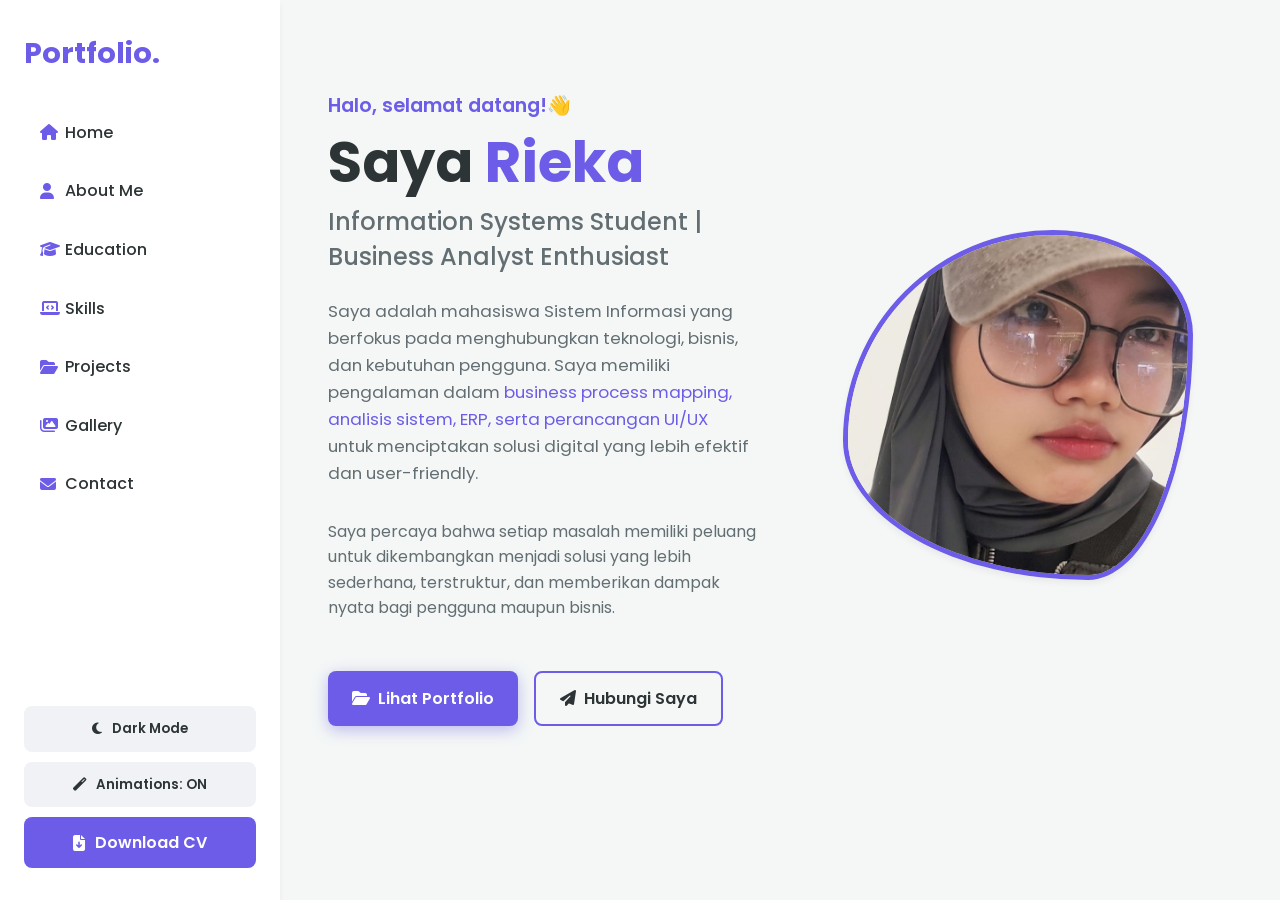
==== index.html @ 3fa90af9 "Add files via upload" ====
<!DOCTYPE html>
<html lang="id">
<head>
    <meta charset="UTF-8">
    <meta name="viewport" content="width=device-width, initial-scale=1.0">
    <title>Home | Portfolio</title>
    <link rel="stylesheet" href="style.css">
    <link href="https://cdnjs.cloudflare.com/ajax/libs/font-awesome/6.4.0/css/all.min.css" rel="stylesheet">
</head>
<body>

    <!-- SIDEBAR (Harus di-copy ke SEMUA file HTML) -->
    <nav class="sidebar">
        <div class="profile-area">
            <h2>Portfolio.</h2>
        </div>
        <ul class="nav-links">
            <li><a href="index.html"><i class="fas fa-home"></i> Home</a></li>
            <li><a href="about.html"><i class="fas fa-user"></i> About Me</a></li>
            <li><a href="education.html"><i class="fas fa-graduation-cap"></i> Education</a></li>
            <li><a href="skills.html"><i class="fas fa-laptop-code"></i> Skills</a></li>
            <li><a href="projects.html"><i class="fas fa-folder-open"></i> Projects</a></li>
            <li><a href="gallery.html"><i class="fas fa-images"></i> Gallery</a></li>
            <li><a href="contact.html"><i class="fas fa-envelope"></i> Contact</a></li>
        </ul>
        <div class="controls">
            <button id="darkModeToggle" class="control-btn"><i class="fas fa-moon"></i> <span>Dark Mode</span></button>
            <button id="animationToggle" class="control-btn"><i class="fas fa-magic"></i> <span>Animations: ON</span></button>
            <a href="CV_RIEKA ZALSA NABILA.pdf" download class="btn-download"><i class="fas fa-file-download"></i> Download CV</a>
        </div>

        
    </nav>

   <!-- KONTEN HALAMAN HOME -->
    <main class="content">
        <section class="hero-section fade-in">
            <!-- Bagian Teks -->
            <div class="hero-text">
                <p class="greeting">Halo, selamat datang!👋</p>
                <h1>Saya <span class="highlight">Rieka</span></h1>
                <h3 class="role-text">Information Systems Student | Business Analyst Enthusiast</h3>
                <p class="hero-desc">
                   Saya adalah mahasiswa Sistem Informasi yang berfokus pada menghubungkan teknologi, bisnis, dan kebutuhan pengguna. Saya memiliki pengalaman dalam<span class="highlight"> business process mapping, analisis sistem, ERP, serta perancangan UI/UX </span>untuk menciptakan solusi digital yang lebih efektif dan user-friendly.
                </p>
              
                <p>Saya percaya bahwa setiap masalah memiliki peluang untuk dikembangkan menjadi solusi yang lebih sederhana, terstruktur, dan memberikan dampak nyata bagi pengguna maupun bisnis.</p>
                

                <br>
                <br>
                <div class="hero-buttons">
                    <a href="projects.html" class="btn-primary"><i class="fas fa-folder-open"></i> Lihat Portfolio</a>
                    <a href="contact.html" class="btn-secondary"><i class="fas fa-paper-plane"></i> Hubungi Saya</a>
                </div>
            </div>
            
            <!-- Bagian Foto Profil -->
            <div class="hero-image">
                <div class="blob-wrapper">
                    <!-- Ganti link gambar ini dengan link foto profil kamu -->
                    <img src="me.jpeg" alt="Foto Profil Rieka Zalsa Nabila">
                </div>
            </div>
        </section>
    </main>

    <script src="script.js"></script>
</body>
</html>
---- style.css ----
/* Mengambil font modern dari Google Fonts */
@import url('https://fonts.googleapis.com/css2?family=Poppins:wght@300;400;500;600;700&display=swap');

/* Variabel Warna (Light Mode) */
:root {
    --bg-color: #f4f7f6;
    --sidebar-bg: #ffffff;
    --text-main: #2d3436;
    --text-muted: #636e72;
    --accent-color: #6c5ce7;
    --hover-bg: #f1f2f6;
    --card-bg: #ffffff;
    --shadow: 0 4px 6px rgba(0, 0, 0, 0.05);
    --transition-speed: 0.3s;
}

/* Variabel Warna (Dark Mode) */
[data-theme="dark"] {
    --bg-color: #0f1115;
    --sidebar-bg: #1a1d24;
    --text-main: #f1f2f6;
    --text-muted: #b2bec3;
    --accent-color: #a29bfe;
    --hover-bg: #2d3436;
    --card-bg: #222630;
    --shadow: 0 4px 6px rgba(0, 0, 0, 0.3);
}

/* Base Styles */
* {
    margin: 0;
    padding: 0;
    box-sizing: border-box;
    font-family: 'Poppins', sans-serif;
    transition: background-color var(--transition-speed) ease, color var(--transition-speed) ease;
}

html {
    scroll-behavior: smooth; /* Animasi scroll */
}

body {
    background-color: var(--bg-color);
    color: var(--text-main);
    display: flex;
}

/* Kelas untuk mematikan animasi */
body.no-animations *, 
body.no-animations html {
    transition: none !important;
    animation: none !important;
    scroll-behavior: auto !important;
}

/* Sidebar Styling */
.sidebar {
    width: 280px;
    height: 100vh;
    background-color: var(--sidebar-bg);
    position: fixed;
    display: flex;
    flex-direction: column;
    padding: 2rem 1.5rem;
    box-shadow: var(--shadow);
    overflow-y: auto;
}

.profile-area h2 {
    color: var(--accent-color);
    margin-bottom: 2rem;
    font-size: 1.8rem;
}

.nav-links {
    list-style: none;
    flex: 1;
}

.nav-links li {
    margin-bottom: 0.5rem;
}

.nav-links a {
    text-decoration: none;
    color: var(--text-main);
    display: flex;
    align-items: center;
    padding: 0.8rem 1rem;
    border-radius: 8px;
    font-weight: 500;
}

.nav-links a i {
    width: 25px;
    color: var(--accent-color);
}

.nav-links a:hover {
    background-color: var(--hover-bg);
    transform: translateX(5px);
}

/* Submenu / Dropdown */
.submenu {
    list-style: none;
    padding-left: 2.5rem;
    display: none; /* Sembunyikan default */
    margin-top: 0.5rem;
}

.submenu a {
    font-size: 0.9rem;
    padding: 0.5rem;
    color: var(--text-muted);
}

.dropdown.active .submenu {
    display: block;
}
.dropdown.active .arrow {
    transform: rotate(180deg);
}

/* Controls (Bottom of Sidebar) */
.controls {
    margin-top: 2rem;
    display: flex;
    flex-direction: column;
    gap: 10px;
}

.control-btn, .btn-download {
    width: 100%;
    padding: 0.8rem;
    border: none;
    border-radius: 8px;
    cursor: pointer;
    font-weight: 600;
    display: flex;
    align-items: center;
    justify-content: center;
    gap: 10px;
}

.control-btn {
    background-color: var(--hover-bg);
    color: var(--text-main);
}

.btn-download {
    background-color: var(--accent-color);
    color: white;
    text-decoration: none;
}

/* Main Content Styling */
.content {
    margin-left: 280px;
    padding: 3rem;
    width: 100%;
}

.section-box {
    margin-bottom: 4rem;
    padding-top: 2rem;
}

h1 { font-size: 3rem; margin-bottom: 1rem; }
h2 { font-size: 2rem; margin-bottom: 1.5rem; color: var(--accent-color); }
p { color: var(--text-muted); line-height: 1.6; }

/* Grid untuk Project */
.project-grid {
    display: grid;
    grid-template-columns: repeat(auto-fit, minmax(250px, 1fr));
    gap: 1.5rem;
}

.card {
    background-color: var(--card-bg);
    padding: 1.5rem;
    border-radius: 12px;
    box-shadow: var(--shadow);
    border-left: 4px solid var(--accent-color);
}

.card:hover {
    transform: translateY(-5px);
}

/* Animasi Fade In */
@keyframes fadeIn {
    from { opacity: 0; transform: translateY(20px); }
    to { opacity: 1; transform: translateY(0); }
}

.fade-in {
    animation: fadeIn 1s ease-out forwards;
}

/* --- TAMBAHAN STYLE UNTUK FITUR BARU --- */

/* List Container (Education & Certificates) */
.list-container {
    display: flex;
    flex-direction: column;
    gap: 1.5rem;
}
.list-item {
    background-color: var(--card-bg);
    padding: 1.5rem;
    border-radius: 12px;
    box-shadow: var(--shadow);
    border-left: 4px solid var(--accent-color);
}
.list-item h3 {
    margin-bottom: 0.5rem;
    font-size: 1.2rem;
}
.list-item .date {
    font-size: 0.9rem;
    color: var(--accent-color);
    margin-bottom: 0.5rem;
    font-weight: 600;
}

/* Styled List (Coursework) */
.styled-list {
    list-style: none;
}
.styled-list li {
    padding: 0.8rem 0;
    border-bottom: 1px solid var(--hover-bg);
    position: relative;
    padding-left: 1.5rem;
}
.styled-list li::before {
    content: "▹";
    position: absolute;
    left: 0;
    color: var(--accent-color);
    font-weight: bold;
}

/* Skills Tags */
.skill-tags {
    display: flex;
    flex-wrap: wrap;
    gap: 10px;
}
.skill-tag {
    background-color: var(--accent-color);
    color: white;
    padding: 8px 16px;
    border-radius: 20px;
    font-size: 0.9rem;
    font-weight: 500;
    box-shadow: var(--shadow);
}
.skill-tag:hover {
    transform: translateY(-2px);
    opacity: 0.9;
}

/* Gallery Grid */
.gallery-grid {
    display: grid;
    grid-template-columns: repeat(auto-fit, minmax(200px, 1fr));
    gap: 1rem;
    margin-top: 1rem;
}
.gallery-item img {
    width: 100%;
    border-radius: 8px;
    object-fit: cover;
    transition: transform 0.3s ease;
    box-shadow: var(--shadow);
}
.gallery-item img:hover {
    transform: scale(1.05);
}

/* Contact Section */
.contact-container {
    display: grid;
    grid-template-columns: 1fr 1fr;
    gap: 2rem;
    margin-top: 1.5rem;
}
@media (max-width: 768px) {
    .contact-container {
        grid-template-columns: 1fr;
    }
}
.contact-form {
    display: flex;
    flex-direction: column;
    gap: 1rem;
}
.contact-form input, 
.contact-form textarea {
    width: 100%;
    padding: 1rem;
    border: 1px solid var(--hover-bg);
    border-radius: 8px;
    background-color: var(--card-bg);
    color: var(--text-main);
    font-family: inherit;
}
.contact-form input:focus, 
.contact-form textarea:focus {
    outline: none;
    border-color: var(--accent-color);
}
.btn-submit {
    background-color: var(--accent-color);
    color: white;
    padding: 1rem;
    border: none;
    border-radius: 8px;
    cursor: pointer;
    font-weight: bold;
    font-size: 1rem;
}
.btn-submit:hover {
    opacity: 0.9;
}
.social-links {
    display: flex;
    flex-direction: column;
    gap: 1rem;
}
.social-links a {
    text-decoration: none;
    color: var(--text-main);
    display: flex;
    align-items: center;
    gap: 10px;
    padding: 1rem;
    background-color: var(--card-bg);
    border-radius: 8px;
    box-shadow: var(--shadow);
}
.social-links a:hover {
    color: var(--accent-color);
    transform: translateX(5px);
}
.social-links i {
    font-size: 1.2rem;
    color: var(--accent-color);
}



/* --- HERO SECTION (HOME) --- */
.hero-section {
    display: flex;
    align-items: center;
    justify-content: space-between;
    gap: 3rem;
    min-height: 80vh; /* Agar berada di tengah layar secara vertikal */
}

.hero-text {
    flex: 1;
}

.greeting {
    font-size: 1.2rem;
    color: var(--accent-color);
    font-weight: 600;
    margin-bottom: 0.5rem;
}

.hero-text h1 {
    font-size: 3.5rem;
    margin-bottom: 0.5rem;
    line-height: 1.2;
}

.hero-text .highlight {
    color: var(--accent-color);
}

.role-text {
    font-size: 1.5rem;
    color: var(--text-muted);
    margin-bottom: 1.5rem;
    font-weight: 500;
}

.hero-desc {
    font-size: 1.05rem;
    margin-bottom: 2rem;
}

/* Tombol di Home */
.hero-buttons {
    display: flex;
    gap: 1rem;
}

.btn-primary, .btn-secondary {
    padding: 0.8rem 1.5rem;
    border-radius: 8px;
    text-decoration: none;
    font-weight: 600;
    display: flex;
    align-items: center;
    gap: 8px;
    font-size: 1rem;
}

.btn-primary {
    background-color: var(--accent-color);
    color: white;
    box-shadow: 0 4px 15px rgba(108, 92, 231, 0.4);
}

.btn-primary:hover {
    transform: translateY(-3px);
    box-shadow: 0 6px 20px rgba(108, 92, 231, 0.6);
}

.btn-secondary {
    background-color: transparent;
    color: var(--text-main);
    border: 2px solid var(--accent-color);
}

.btn-secondary:hover {
    background-color: var(--accent-color);
    color: white;
    transform: translateY(-3px);
}

/* Animasi Bingkai Foto (Blob) */
.hero-image {
    flex: 1;
    display: flex;
    justify-content: center;
}

.blob-wrapper img {
    width: 350px;
    height: 350px;
    object-fit: cover;
    box-shadow: var(--shadow);
    /* Animasi bergerak */
    animation: morph 8s ease-in-out infinite;
    /* Bentuk bingkai asimetris */
    border-radius: 60% 40% 30% 70% / 60% 30% 70% 40%;
    border: 5px solid var(--accent-color);
}

@keyframes morph {
    0% { border-radius: 60% 40% 30% 70% / 60% 30% 70% 40%; }
    50% { border-radius: 30% 60% 70% 40% / 50% 60% 30% 60%; }
    100% { border-radius: 60% 40% 30% 70% / 60% 30% 70% 40%; }
}

/* Responsif untuk Layar Kecil (Tablet/HP) */
@media (max-width: 900px) {
    .hero-section {
        flex-direction: column-reverse;
        text-align: center;
        padding-top: 2rem;
    }
    .hero-buttons {
        justify-content: center;
    }
    .blob-wrapper img {
        width: 280px;
        height: 280px;
    }
}/* --- STYLE UNTUK GALERI GESER DI PROJECT --- */
.project-gallery {
    display: flex;
    gap: 10px;               /* Jarak antar gambar */
    overflow-x: auto;        /* Mengaktifkan scroll horizontal */
    scroll-snap-type: x mandatory; /* Bikin gambar otomatis nge-pas di tengah saat digeser */
    margin-bottom: 1rem;
    padding-bottom: 8px;     /* Ruang untuk scrollbar */
}

/* Mempercantik tampilan Scrollbar di bawah gambar */
.project-gallery::-webkit-scrollbar {
    height: 6px; /* Ketebalan scrollbar */
}
.project-gallery::-webkit-scrollbar-track {
    background: var(--hover-bg); 
    border-radius: 10px;
}
.project-gallery::-webkit-scrollbar-thumb {
    background: var(--accent-color); 
    border-radius: 10px;
}

/* Ukuran dan format gambar di dalam galeri */
.project-gallery img {
    flex: 0 0 100%;          /* Lebar gambar 100% dari kartu, biar tidak menyusut */
    height: 200px;
    object-fit: cover;
    border-radius: 8px;
    scroll-snap-align: center; /* Titik henti geser ada di tengah gambar */
    box-shadow: 0 2px 4px rgba(0,0,0,0.1);
}

.card h3 {
    margin-bottom: 0.5rem;
}

/* --- STYLE UNTUK GALLERY DENGAN DESKRIPSI --- */
.gallery-grid {
    display: grid;
    /* Lebar minimal kartu diperbesar sedikit biar teksnya enak dibaca */
    grid-template-columns: repeat(auto-fit, minmax(280px, 1fr));
    gap: 1.5rem;
    margin-top: 1.5rem;
}

/* Membungkus gambar dan teks jadi satu kartu */
.gallery-item {
    background-color: var(--card-bg);
    border-radius: 12px;
    overflow: hidden; /* Biar ujung gambar ikut melengkung sesuai bentuk kartu */
    box-shadow: var(--shadow);
    transition: transform 0.3s ease, box-shadow 0.3s ease;
    display: flex;
    flex-direction: column;
}

/* Efek saat kartu foto diarahkan mouse */
.gallery-item:hover {
    transform: translateY(-5px);
    box-shadow: 0 8px 15px rgba(0,0,0,0.15);
}

/* Setelan gambarnya */
.gallery-item img {
    width: 100%;
    height: 200px;         /* Tinggi foto diseragamkan biar rapi */
    object-fit: cover;     /* Memotong proporsional jika beda ukuran */
    border-radius: 0;      /* Direset karena sudah diatur oleh .gallery-item */
    transition: transform 0.3s ease;
}

/* Bagian area teks di bawah foto */
.gallery-caption {
    padding: 1.2rem;
    display: flex;
    flex-direction: column;
    flex-grow: 1; /* Mendorong agar kartu tingginya seimbang jika teksnya panjang */
}

.gallery-caption h3 {
    font-size: 1.1rem;
    color: var(--text-main);
    margin-bottom: 0.5rem;
}

.gallery-caption p {
    font-size: 0.9rem;
    color: var(--text-muted);
    line-height: 1.5;
    margin: 0; /* Menghilangkan jarak berlebih di bawah */
}
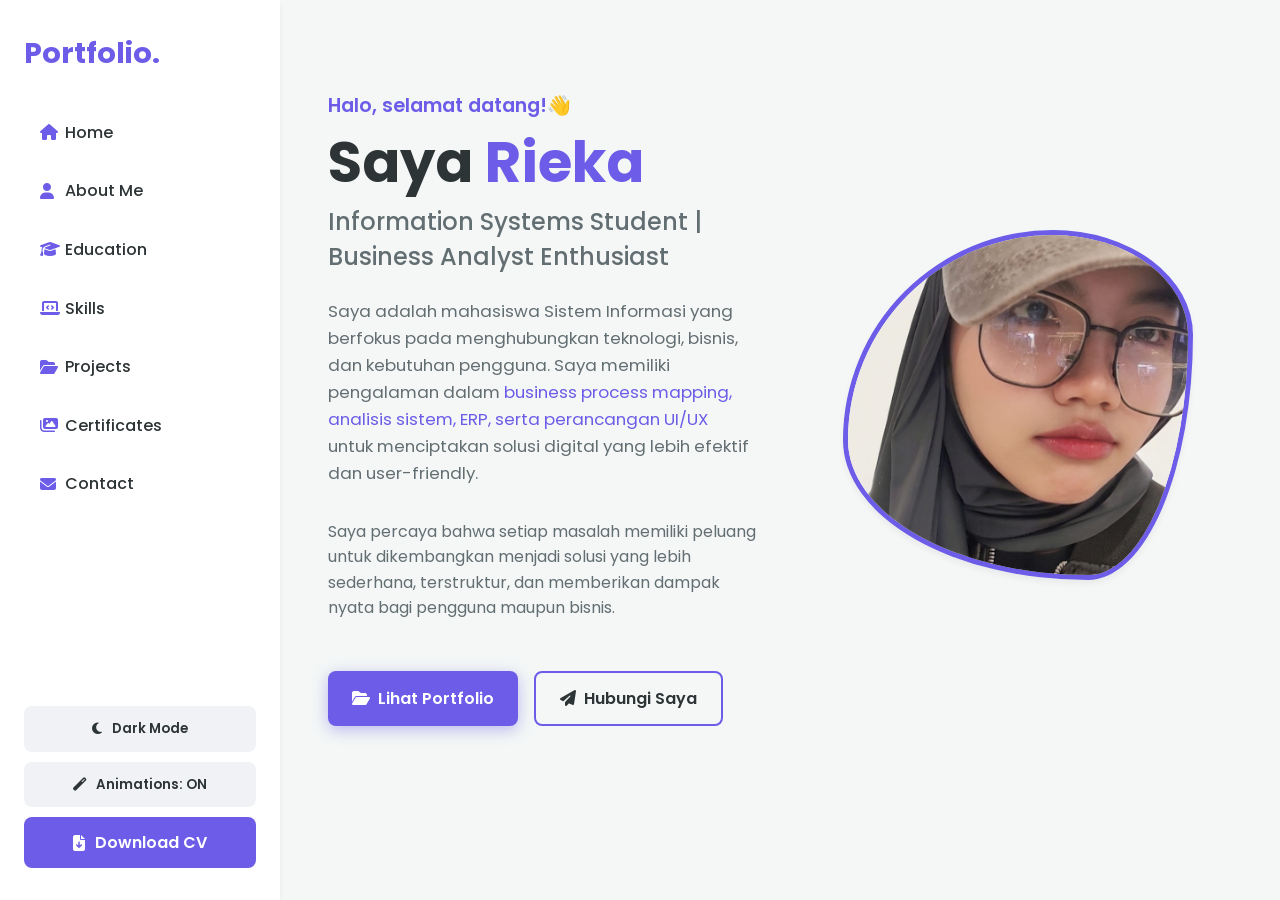
==== commit 2f896218: "Update index.html" ====
--- a/index.html
+++ b/index.html
@@ -20,7 +20,7 @@
             <li><a href="education.html"><i class="fas fa-graduation-cap"></i> Education</a></li>
             <li><a href="skills.html"><i class="fas fa-laptop-code"></i> Skills</a></li>
             <li><a href="projects.html"><i class="fas fa-folder-open"></i> Projects</a></li>
-            <li><a href="gallery.html"><i class="fas fa-images"></i> Gallery</a></li>
+            <li><a href="gallery.html"><i class="fas fa-images"></i> Certificates</a></li>
             <li><a href="contact.html"><i class="fas fa-envelope"></i> Contact</a></li>
         </ul>
         <div class="controls">
@@ -67,4 +67,4 @@
 
     <script src="script.js"></script>
 </body>
-</html>+</html>
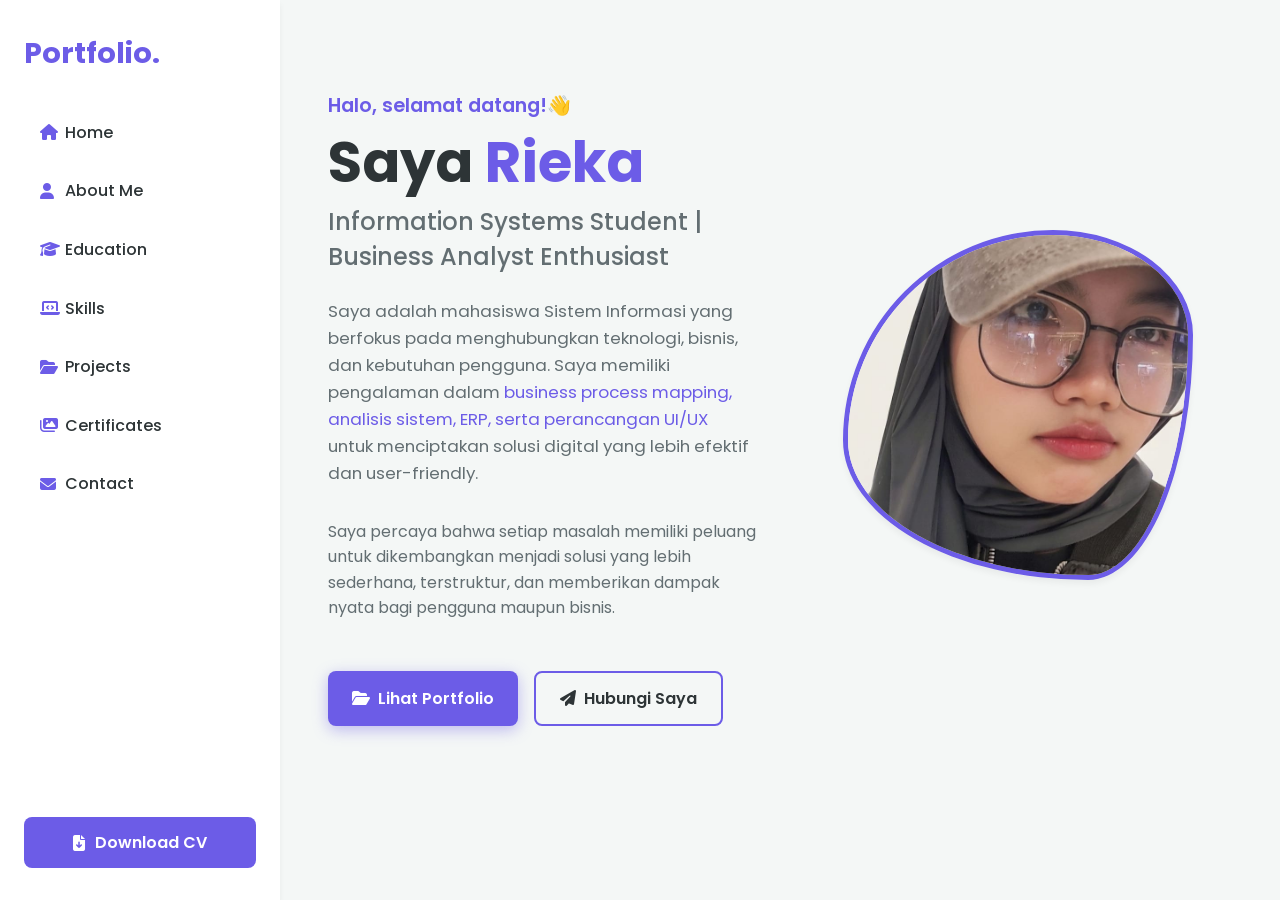
==== commit 763b9c35: "Update index.html" ====
--- a/index.html
+++ b/index.html
@@ -24,8 +24,6 @@
             <li><a href="contact.html"><i class="fas fa-envelope"></i> Contact</a></li>
         </ul>
         <div class="controls">
-            <button id="darkModeToggle" class="control-btn"><i class="fas fa-moon"></i> <span>Dark Mode</span></button>
-            <button id="animationToggle" class="control-btn"><i class="fas fa-magic"></i> <span>Animations: ON</span></button>
             <a href="CV_RIEKA ZALSA NABILA.pdf" download class="btn-download"><i class="fas fa-file-download"></i> Download CV</a>
         </div>
 
